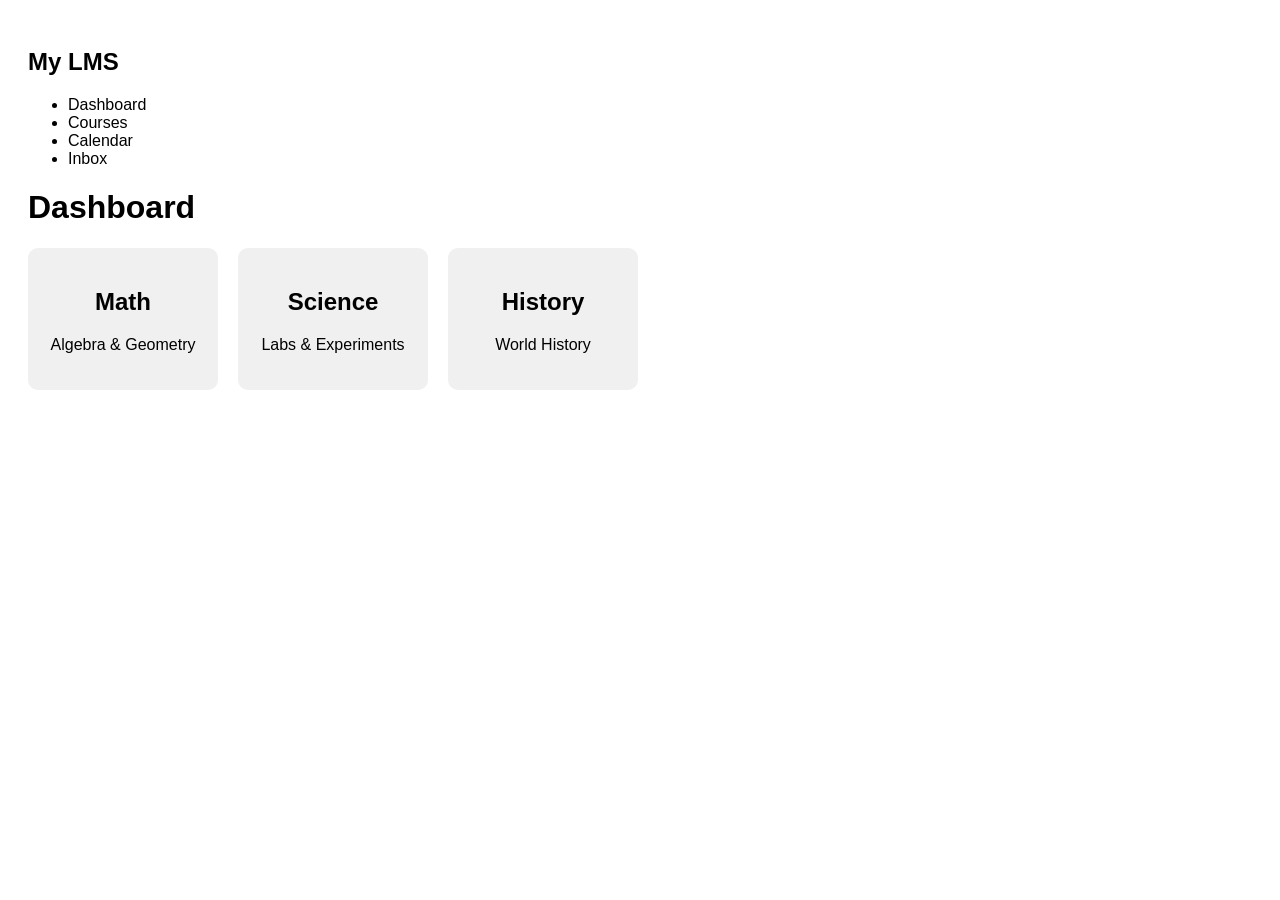
==== index.html @ 15638f1f "Update index.html" ====
<!DOCTYPE html>
<html>
<head>
  <title>Dashboard</title>
  <link rel="stylesheet" href="style.css">
</head>
<body>

  <div class="container">

    <!-- Sidebar -->
    <div class="sidebar">
      <h2>My LMS</h2>
      <ul>
        <li>Dashboard</li>
        <li>Courses</li>
        <li>Calendar</li>
        <li>Inbox</li>
      </ul>
    </div>

    <!-- Main Content -->
    <div class="main">
      <h1>Dashboard</h1>

      <div class="courses">
        <div class="card" onclick="goToCourse('math')">
          <h2>Math</h2>
          <p>Algebra & Geometry</p>
        </div>

        <div class="card" onclick="goToCourse('science')">
          <h2>Science</h2>
          <p>Labs & Experiments</p>
        </div>

        <div class="card" onclick="goToCourse('history')">
          <h2>History</h2>
          <p>World History</p>
        </div>
      </div>

    </div>

  </div>

  <script src="script.js"></script>
</body>
</html>
---- style.css ----
body {
  font-family: Arial;
  padding: 20px;
}

.courses {
  display: flex;
  gap: 20px;
}

.card {
  background: #f0f0f0;
  padding: 20px;
  cursor: pointer;
  border-radius: 10px;
  width: 150px;
  text-align: center;
}

.card:hover {
  background: #ddd;
}
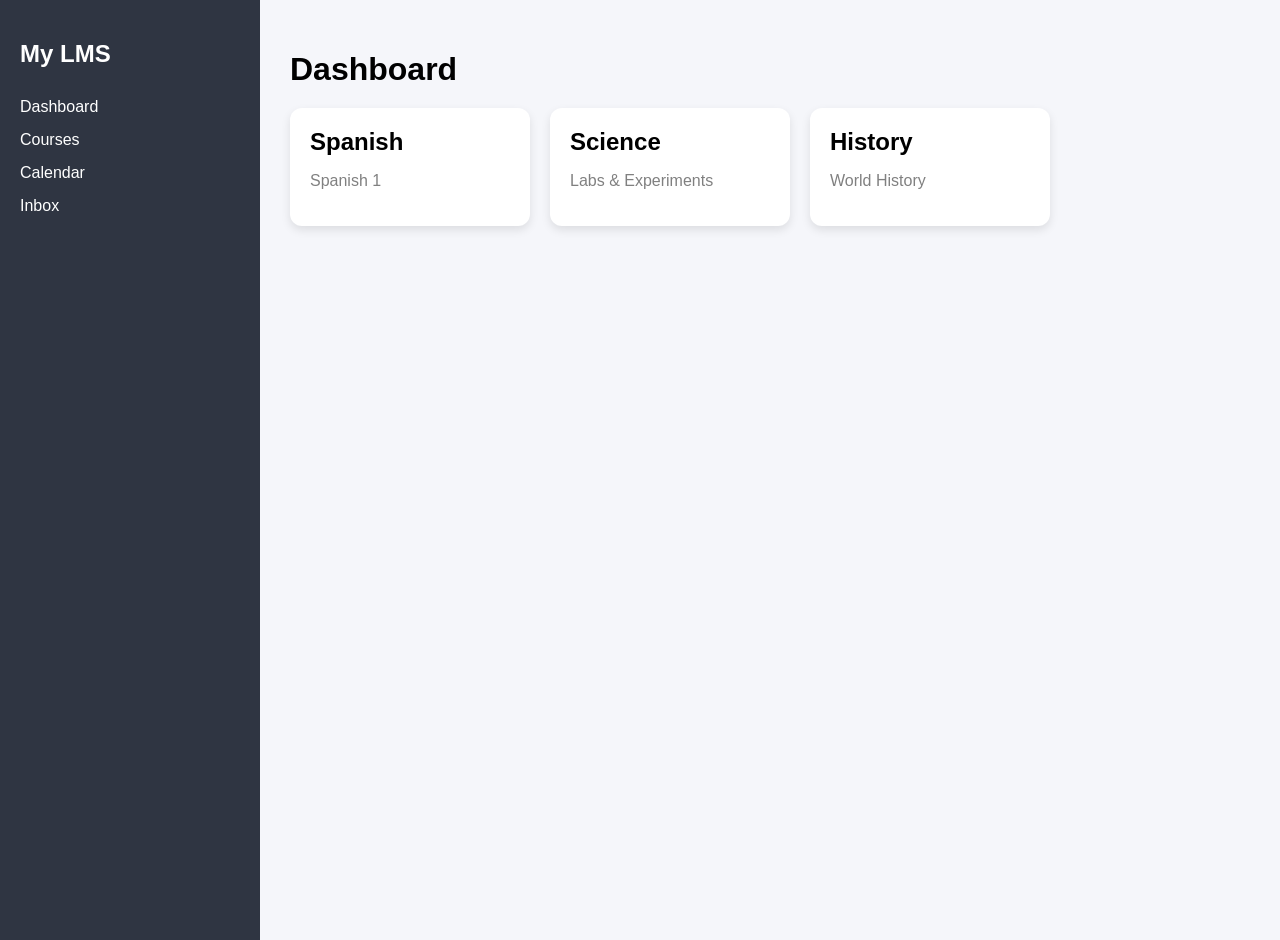
==== commit fabd170e: "Update index.html" ====
--- a/index.html
+++ b/index.html
@@ -25,8 +25,8 @@
 
       <div class="courses">
         <div class="card" onclick="goToCourse('math')">
-          <h2>Math</h2>
-          <p>Algebra & Geometry</p>
+          <h2>Spanish</h2>
+          <p>Spanish 1</p>
         </div>
 
         <div class="card" onclick="goToCourse('science')">
--- a/style.css
+++ b/style.css
@@ -1,22 +1,75 @@
 body {
-  font-family: Arial;
+  margin: 0;
+  font-family: Arial, sans-serif;
+  background: #f5f6fa;
+}
+
+.container {
+  display: flex;
+}
+
+/* Sidebar */
+.sidebar {
+  width: 220px;
+  height: 100vh;
+  background: #2f3542;
+  color: white;
   padding: 20px;
 }
 
+.sidebar h2 {
+  margin-bottom: 30px;
+}
+
+.sidebar ul {
+  list-style: none;
+  padding: 0;
+}
+
+.sidebar li {
+  margin: 15px 0;
+  cursor: pointer;
+}
+
+.sidebar li:hover {
+  opacity: 0.7;
+}
+
+/* Main content */
+.main {
+  flex: 1;
+  padding: 30px;
+}
+
+h1 {
+  margin-bottom: 20px;
+}
+
+/* Course cards */
 .courses {
   display: flex;
   gap: 20px;
+  flex-wrap: wrap;
 }
 
 .card {
-  background: #f0f0f0;
+  background: white;
   padding: 20px;
+  width: 200px;
+  border-radius: 12px;
+  box-shadow: 0 4px 10px rgba(0,0,0,0.1);
   cursor: pointer;
-  border-radius: 10px;
-  width: 150px;
-  text-align: center;
+  transition: 0.2s;
 }
 
 .card:hover {
-  background: #ddd;
+  transform: translateY(-5px);
 }
+
+.card h2 {
+  margin: 0;
+}
+
+.card p {
+  color: gray;
+}
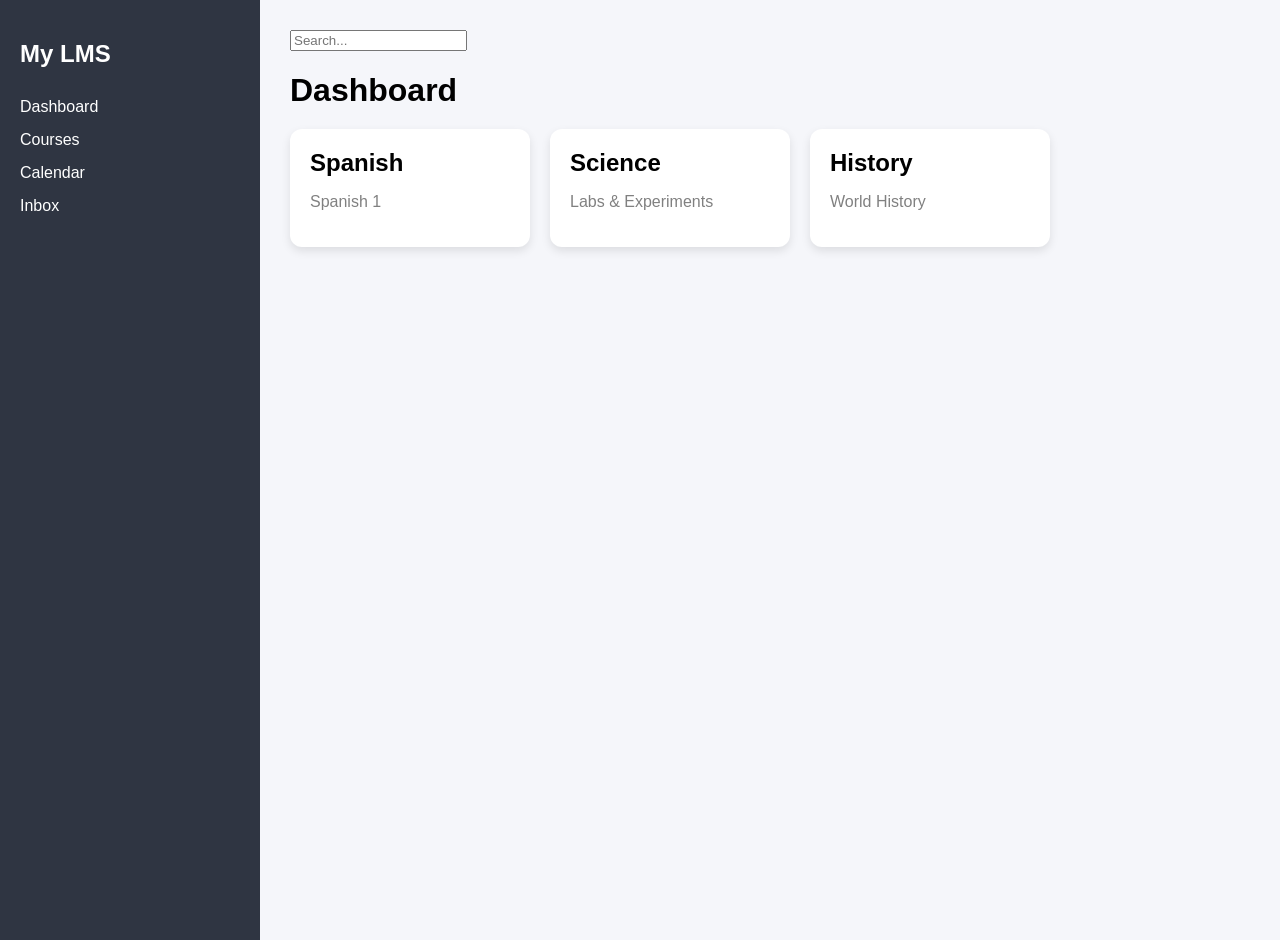
==== commit 1819a534: "Update index.html" ====
--- a/index.html
+++ b/index.html
@@ -21,6 +21,9 @@
 
     <!-- Main Content -->
     <div class="main">
+      <div class="topbar">
+  <input type="text" placeholder="Search...">
+</div>
       <h1>Dashboard</h1>
 
       <div class="courses">
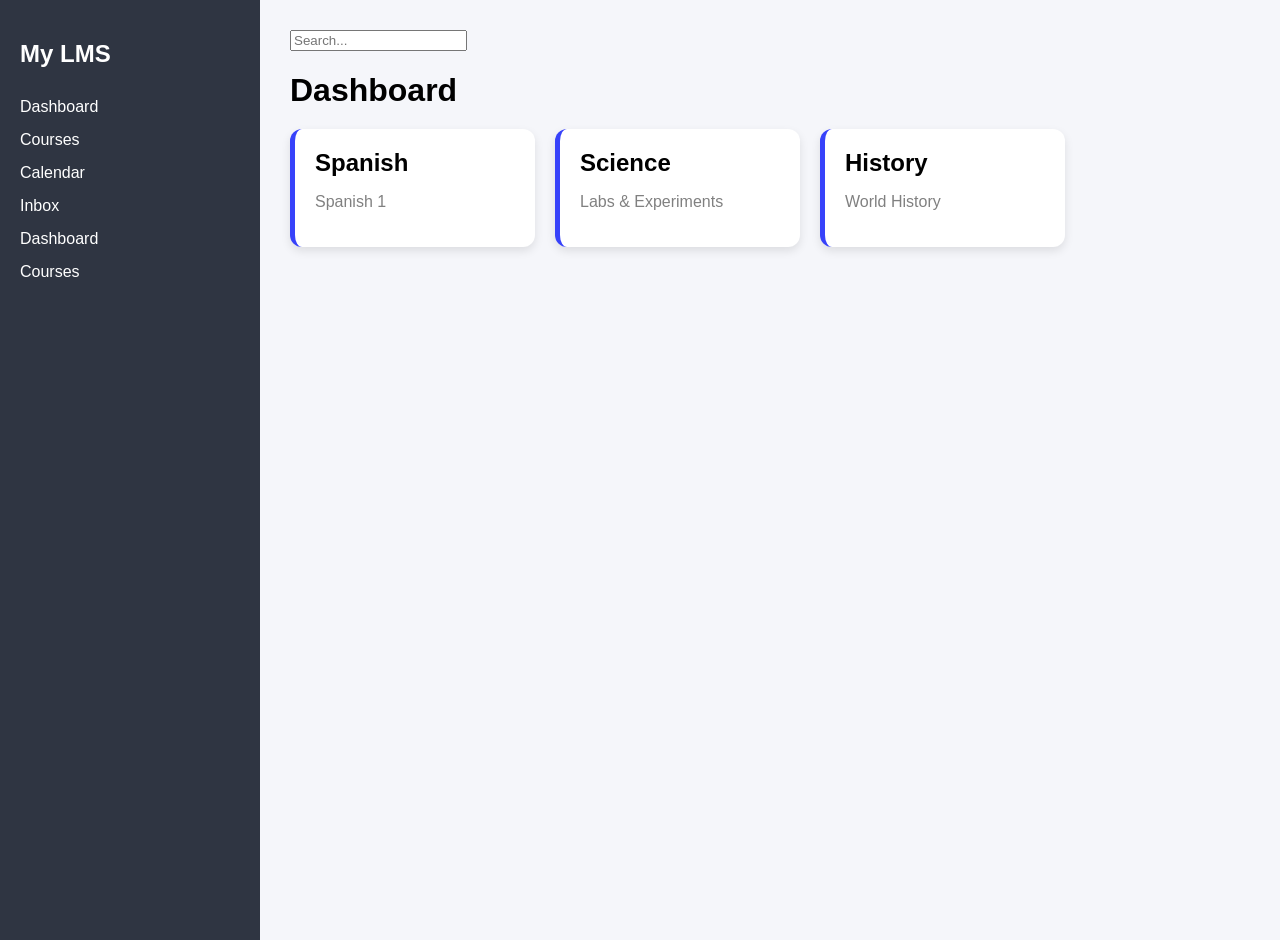
==== commit 8eae6413: "Update index.html Making sidebar functional with dashboard and courses" ====
--- a/index.html
+++ b/index.html
@@ -16,6 +16,8 @@
         <li>Courses</li>
         <li>Calendar</li>
         <li>Inbox</li>
+        <li onclick="goHome()">Dashboard</li>
+<li onclick="scrollToCourses()">Courses</li>
       </ul>
     </div>
 
--- a/style.css
+++ b/style.css
@@ -73,3 +73,6 @@
 .card p {
   color: gray;
 }
+.card {
+  border-left: 5px solid #3742fa;
+}
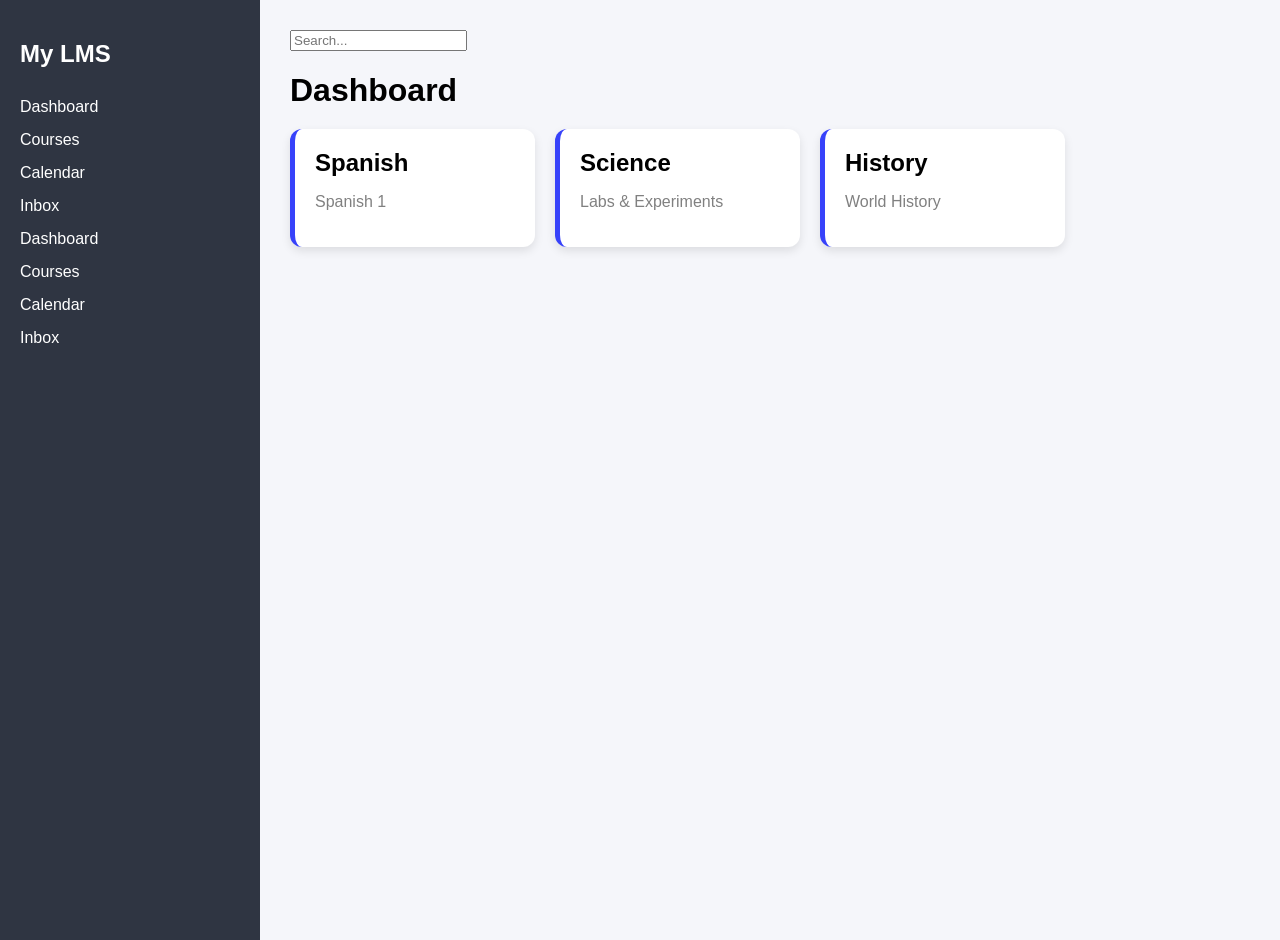
==== commit 4476cfcd: "Update index.html replacing duplicates" ====
--- a/index.html
+++ b/index.html
@@ -16,8 +16,10 @@
         <li>Courses</li>
         <li>Calendar</li>
         <li>Inbox</li>
-        <li onclick="goHome()">Dashboard</li>
+       <li onclick="goHome()">Dashboard</li>
 <li onclick="scrollToCourses()">Courses</li>
+<li>Calendar</li>
+<li>Inbox</li>
       </ul>
     </div>
 
@@ -29,7 +31,7 @@
       <h1>Dashboard</h1>
 
       <div class="courses">
-        <div class="card" onclick="goToCourse('math')">
+        <div class="card" onclick="goToCourse('spanish')">
           <h2>Spanish</h2>
           <p>Spanish 1</p>
         </div>
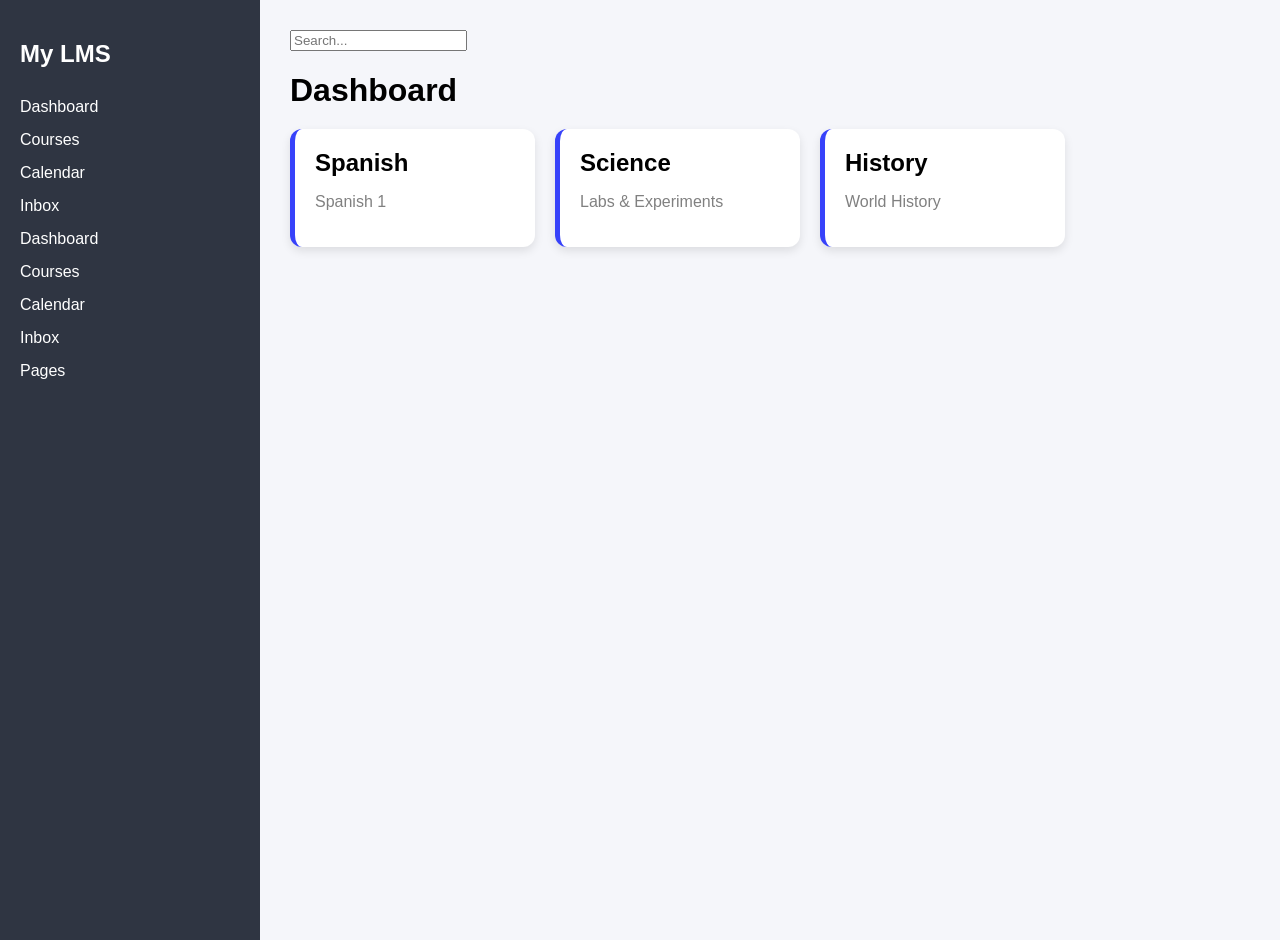
==== commit b6d654a5: "Update index.html Adding pages to sidebar" ====
--- a/index.html
+++ b/index.html
@@ -20,6 +20,7 @@
 <li onclick="scrollToCourses()">Courses</li>
 <li>Calendar</li>
 <li>Inbox</li>
+<li onclick="window.location.href='pages.html'">Pages</li>
       </ul>
     </div>
 
--- a/style.css
+++ b/style.css
@@ -75,4 +75,12 @@
 }
 .card {
   border-left: 5px solid #3742fa;
+  
 }
+.editor {
+  background: white;
+  padding: 20px;
+  min-height: 300px;
+  border-radius: 10px;
+  box-shadow: 0 4px 10px rgba(0,0,0,0.1);
+}
